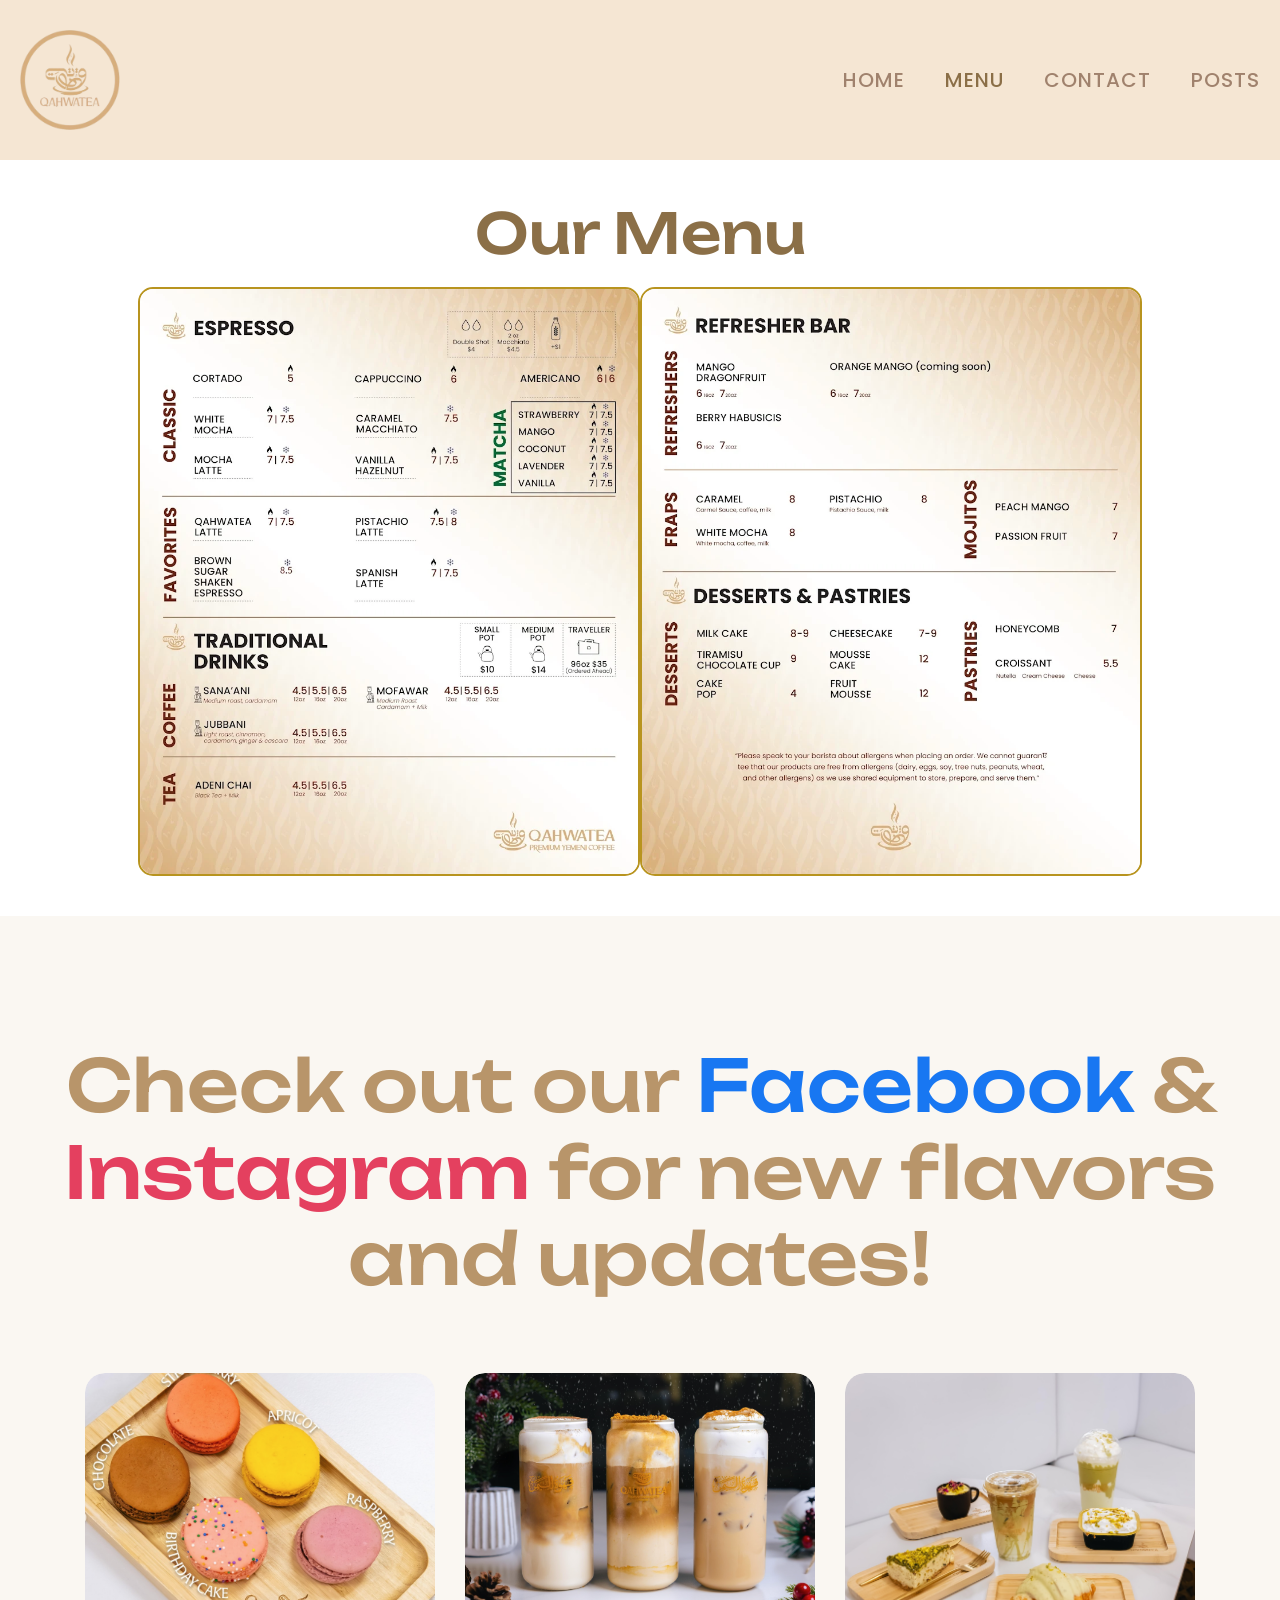
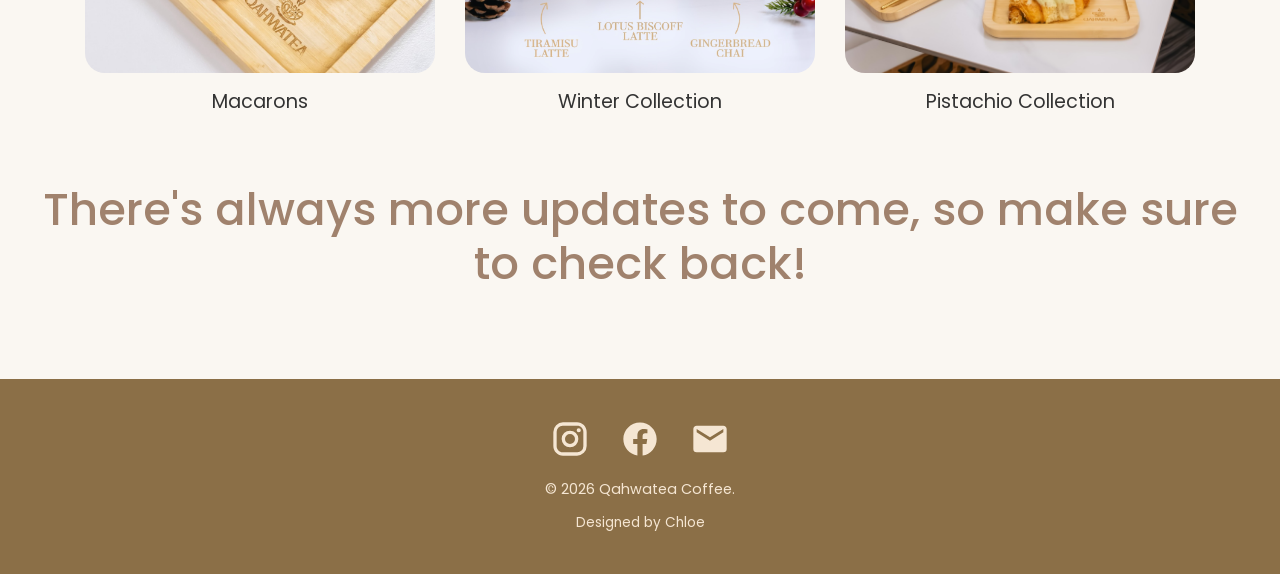
==== docs/pages/menu.html @ c2de3bd8 "finished menu page" ====
<!DOCTYPE html>
<html lang="en">

<head>
    <meta charset="UTF-8">
    <meta name="viewport" content="width=device-width, initial-scale=1.0">
    <meta http-equiv="X-UA-Compatible" content="ie=edge">
    <title>Menu</title>
    <meta name="description" content="qahwatea coffee menu">
    <link href="https://cdn.jsdelivr.net/npm/bootstrap@5.3.8/dist/css/bootstrap.min.css" rel="stylesheet"
        integrity="sha384-sRIl4kxILFvY47J16cr9ZwB07vP4J8+LH7qKQnuqkuIAvNWLzeN8tE5YBujZqJLB" crossorigin="anonymous">
    <link rel="stylesheet" href="../css/main.css">
    <link rel="icon" type="image/png" href="../img/coffee-logo-image.png">
    <link rel="preconnect" href="https://fonts.googleapis.com">
    <link rel="preconnect" href="https://fonts.gstatic.com" crossorigin>
    <link
        href="https://fonts.googleapis.com/css2?family=Poppins:ital,wght@0,100;0,200;0,300;0,400;0,500;0,600;0,700;0,800;0,900;1,100;1,200;1,300;1,400;1,500;1,600;1,700;1,800;1,900&family=Unbounded:wght@200..900&display=swap"
        rel="stylesheet">
</head>

<body>
    <header>
        <div class="header-container">
            <div class="header-content">
                <!-- LOGO -->
                <div class="site-logo"><a href="https://chloeschm.github.io/qahwatea-coffee/" class="custom-logo-link"
                        rel="home" aria-current="page"><img src="../img/coffee-logo-image.png" class="custom-logo"
                            alt="Qahwatea Coffee" decoding="async">
                    </a>
                </div>
                <!-- NAVIGATION MENU -->
                <nav class="navigation-content">
                    <ul class="main-navigation">
                        <li><a href="../index.html">Home</a></li>
                        <li><a href="menu.html" class="current">Menu</a></li>
                        <li><a href="contact.html">Contact</a></li>
                        <li><a href="posts.html">Posts</a></li>
                    </ul>
                </nav>
            </div>
        </div>
    </header>

    <!-- MAIN MENU -->
    <section class="main-menu">
        <h1 class="menu-title">Our Menu</h1>
        <div class="reg-menu">
            <img src="../img/menu-1.webp" alt="Menu Image 1" class="menu-image">
            <img src="../img/menu-2.webp" alt="Menu Image 2" class="menu-image">
        </div>
    </section>

    <!-- POSTS SECTION -->
    <section class="social-posts">
        <h2 class="check-out"><br>Check out our
            <a href="https://www.facebook.com/p/Qahwatea-Coffee-61575337266194/" class="neon-link" target="_blank"
                style="color: #1877F2;">
                Facebook
                <span class="underline"></span>
            </a>
            &
            <a href="https://www.instagram.com/qahwateacoffee/?hl=en" class="neon-link" target="_blank"
                style="color: #E4405F;">
                Instagram
                <span class="underline"></span>
            </a>
            for new flavors and updates!
        </h2>
        <br>
        <div class="posts-gallery">
            <div class="post-item">
                <img src="../img/post-3.png" alt="Post 3">
                <p class="post-caption">Macarons</p>
            </div>

            <div class="post-item">
                <img src="../img/post-2.png" alt="Post 2">
                <p class="post-caption">Winter Collection</p>
            </div>

            <div class="post-item">
                <img src="../img/post-1.jpg" alt="Post 1">
                <p class="post-caption">Pistachio Collection</p>
            </div>

            <h2 class="check-up">There's always more updates to come, so make sure to check back!</h2>

        </div>
    </section>

    <!-- FOOTER -->
    <footer class="main-footer">
        <div class="footer-content">
            <div class="social-icons-wrapper">
                <div class="social-icons">
                    <a title="Instagram" target="_blank" href="https://www.instagram.com/qahwateacoffee/?hl=en"
                        class="icon-link">
                        <svg viewBox="0 0 24 24" class="icon">
                            <path
                                d="M7.8,2H16.2C19.4,2 22,4.6 22,7.8V16.2A5.8,5.8 0 0,1 16.2,22H7.8C4.6,22 2,19.4 2,16.2V7.8A5.8,5.8 0 0,1 7.8,2M7.6,4A3.6,3.6 0 0,0 4,7.6V16.4C4,18.39 5.61,20 7.6,20H16.4A3.6,3.6 0 0,0 20,16.4V7.6C20,5.61 18.39,4 16.4,4H7.6M17.25,5.5A1.25,1.25 0 0,1 18.5,6.75A1.25,1.25 0 0,1 17.25,8A1.25,1.25 0 0,1 16,6.75A1.25,1.25 0 0,1 17.25,5.5M12,7A5,5 0 0,1 17,12A5,5 0 0,1 12,17A5,5 0 0,1 7,12A5,5 0 0,1 12,7M12,9A3,3 0 0,0 9,12A3,3 0 0,0 12,15A3,3 0 0,0 15,12A3,3 0 0,0 12,9Z" />
                        </svg>
                    </a>

                    <a title="Facebook" target="_blank"
                        href="https://www.facebook.com/p/Qahwatea-Coffee-61575337266194/" class="icon-link">
                        <svg viewBox="0 0 24 24" class="icon">
                            <path
                                d="M12 2.04C6.5 2.04 2 6.53 2 12.06C2 17.06 5.66 21.21 10.44 21.96V14.96H7.9V12.06H10.44V9.85C10.44 7.34 11.93 5.96 14.22 5.96C15.31 5.96 16.45 6.15 16.45 6.15V8.62H15.19C13.95 8.62 13.56 9.39 13.56 10.18V12.06H16.34L15.89 14.96H13.56V21.96A10 10 0 0 0 22 12.06C22 6.53 17.5 2.04 12 2.04Z" />
                        </svg>
                    </a>

                    <a title="Email" target="_blank" href="mailto:qahwateacoffee@gmail.com" class="icon-link">
                        <svg viewBox="0 0 24 24" class="icon">
                            <path
                                d="M20,8L12,13L4,8V6L12,11L20,6M20,4H4C2.89,4 2,4.89 2,6V18A2,2 0 0,0 4,20H20A2,2 0 0,0 22,18V6C22,4.89 21.1,4 20,4Z" />
                        </svg>
                    </a>
                </div>
            </div>
            <p class="copyright">&copy; 2026 Qahwatea Coffee.</p>
            <a href="https://chloeschm.github.io/portfolio-website/" class="developer-link">Designed by Chloe</a>
        </div>
    </footer>
</body>
</html>
---- docs/css/main.css ----
.header-container {
    background-color: #F5E6D3;
}

/* LOGO STYLES */
.header-content {
    display: flex;
    justify-content: space-between;
    align-items: center;
    padding: 30px 0;
}

.site-logo {
    margin-left: 20px; 
}

.site-logo img {
    width: 100px;
    height: auto;
}


/* NAV BAR STYLES */
.navigation-content {
    margin-right: 20px;
}

.main-navigation {
    display: flex;
    list-style: none;
    gap: 40px; 
    margin: 0;
    padding: 0;
}

.main-navigation a {
    text-decoration: none;
    color: #A0826D; 
    font-weight: 500;
    font-size: 20px;
    font-family: 'Poppins', sans-serif;
    text-transform: uppercase;
    letter-spacing: 1px;
}

.main-navigation a:hover,
.main-navigation a.current {
    color: #8B6F47; 
}

/* TITLE BANNER STYLES */
.image-banner {
    display: flex;
    width: 100%;
    gap: 0; 
    max-height: 70vh;
}

.banner-image {
    flex: 1; 
    overflow: hidden;
}

.banner-image img {
    width: 100%;
    height: 100%;
    object-fit: cover;
    display: block;
}

.image-banner {
    display: flex;
    width: 100%;
    gap: 0;
    max-height: 70vh;
    position: relative;
}

.banner-image {
    flex: 1;
    overflow: hidden;
}

.banner-image img {
    width: 100%;
    height: 100%;
    object-fit: cover;
    display: block;
}

.banner-overlay {
    position: absolute;
    top: 0;
    left: 0;
    width: 100%;
    height: 100%;
    background: rgba(0, 0, 0, 0.4);
    display: flex;
    flex-direction: column;
    justify-content: center;
    align-items: center;
}

.banner-text {
    text-align: center;
    color: #F5E6D3;
}

.banner-text h1 {
    font-size: 10rem;
    font-weight: 700;
    margin: 0;
    margin-bottom: 15px;
    text-shadow: 2px 2px 8px rgba(0, 0, 0, 0.7); 
    font-family: 'Unbounded', sans-serif, cursive;
}

.banner-text .slogan {
    font-size: 1.5rem;
    font-family: 'Poppins', sans-serif;
    font-weight: 400;
    margin: 0;
    text-shadow: 2px 2px 6px rgba(0, 0, 0, 0.7);
}

.photo-credit {
    position: absolute;
    bottom: 10px;
    right: 15px;
    font-size: 0.7rem; 
    color: white;
    margin: 0;
    opacity: 0.8;
    font-family: 'Poppins', sans-serif;
}


/* HOURS SECTION STYLES */
.hours-block {
    display: flex;
    gap: 100px;
    padding: 100px 60px 100px 100px; 
    align-items: center;
    background-color: white;
}

.hours-content {
    flex: 1;
    display: flex;
    flex-direction: column;
}

.visit-text {
    font-size: 1.4rem;
    font-family: 'Poppins', sans-serif;
    color: #888;
    margin: 0 0 5px 0;
    font-weight: 400;
    text-transform: uppercase;
    letter-spacing: 2px;
}

.address {
    font-size: 2.3rem;
    font-family: 'Poppins', sans-serif;
    color: #8B6F47;
    margin: 0 0 25px 0;
    font-weight: 600;
    line-height: 1.2;
}

.hours-content h2 {
    font-size: 7.3rem;
    margin-bottom: 20px;
    color: #8B6F47;
    font-weight: 700;
    font-family: 'Unbounded', sans-serif, cursive;
}

.hours-list {
    list-style: none;
    padding: 0;
    margin: 0;
}

.hours-list li {
    display: flex;
    justify-content: flex-start;
    gap: 20px;
    padding: 10px 0;
    font-size: 1.8rem;
    font-family: 'Unbounded', sans-serif, cursive;
}

.day {
    font-weight: 600;
    color: #8B6F47;
    min-width: 180px;
    font-family: 'Unbounded', sans-serif, cursive;
}

.time {
    color: #999;
    font-weight: 400;
    font-family: 'Poppins', sans-serif;
}

.hours-image {
    flex: 1;
    margin-right: 40px; 
    overflow: hidden;
    max-width: 650px;
}

.hours-image img {
    width: 100%;
    height: auto;
    object-fit: cover;
    display: block;
    border-radius: 25px;
}

/* FEATURED STYLES */
.features-block {
    padding: 100px 80px;
    background-color: #fff;
}

.features-content {
    max-width: 1200px;
    margin: 0 auto;
    text-align: center;
}

.featured-text {
    font-size: 3.5rem;
    color: #8B6F47;
    font-weight: 700;
    margin-bottom: 60px;
    font-family: 'Unbounded', sans-serif;
}

.features-gallery {
    display: grid;
    grid-template-columns: repeat(4, 1fr); 
    gap: 40px;
    margin-bottom: 60px;
}

.featured-item {
    position: relative;
    overflow: hidden;
    border-radius: 20px;
    transition: all 0.3s ease;
}

.featured-item:hover {
    outline: 3px solid #D4AF37; 
    transform: translateY(-5px);
}

.featured-item img {
    width: 100%;
    height: 300px;
    object-fit: cover;
    display: block;
    border-radius: 20px;
}

.feature-caption {
    position: absolute;
    bottom: 0;
    left: 0;
    right: 0;
    background-color: rgba(0, 0, 0, 0.8);
    color: white;
    padding: 15px;
    font-size: 1.2rem;
    font-weight: 600;
    margin: 0;
    transform: translateY(100%); 
    transition: transform 0.3s ease;
    font-family: 'Poppins', sans-serif;
}

.featured-item:hover .feature-caption {
    transform: translateY(0); 
}

.photo-credit-feat {
    position: absolute;
    top: 10px;
    right: 15px;
    font-size: 0.65rem;
    color: white;
    margin: 0;
    opacity: 0.9;
    text-shadow: 1px 1px 3px rgba(0, 0, 0, 0.8);
    z-index: 10;
}

.menu-button {
    margin-top: 40px;
}

.menu-button button {
    background-color: #D4AF37; 
    color: white;
    border: none;
    padding: 18px 50px;
    font-size: 1.2rem;
    font-weight: 600;
    border-radius: 8px;
    cursor: pointer;
    letter-spacing: 2px;
    transition: background-color 0.3s ease;
    font-family: 'Poppins', sans-serif;
}

.menu-button button:hover {
    background-color: #B8941F; 
}

/* CLOSER BLOCK */
.closer-block {
    display: flex;
    justify-content: space-between; 
    padding: 100px 60px;
    background-color: #F5E6D3;
}

/* CONTACT FORM STYLES */
.question-form {
    flex: 1; 
    display: flex;
    justify-content: flex-start;
}

.contact-form {
    width: 600px;
}

.form-title {
    font-size: 3.5rem;
    color: #8B6F47;
    font-weight: 700;
    margin-bottom: 15px;
    font-family: 'Unbounded', sans-serif;
    line-height: 1.2;
}

.form-subtitle {
    font-size: 1.8rem;
    color: #A0826D;
    font-weight: 500;
    margin-bottom: 20px;
    font-family: 'Poppins', sans-serif;
}

.invite-subtitle {
    font-size: 1.5rem;
    color: #6B5644;
    font-weight: 400;
    margin-bottom: 30px;
    font-family: 'Poppins', sans-serif;
}

.form-control {
    margin-bottom: 25px;
    background-color: transparent;
    border: none;
}

.form-control label {
    display: block;
    font-size: 1.1rem;
    color: #6B5644;
    font-weight: 600;
    margin-bottom: 8px;
    font-family: 'Poppins', sans-serif;
    background-color: transparent;
}

.form-control input,
.form-control textarea {
    width: 100%;
    padding: 15px;
    font-size: 1rem;
    border: 2px solid #8B6F47;
    border-radius: 8px;
    font-family: 'Poppins', sans-serif;
    transition: border-color 0.3s ease;
    background-color: transparent;
}

.form-control input:focus,
.form-control textarea:focus {
    outline: none;
    border-color: #D4AF37;
}

.form-control textarea {
    resize: vertical;
}

.form-control button {
    background-color: #D4AF37;
    color: white;
    border: none;
    padding: 18px 50px;
    font-size: 1.2rem;
    font-weight: 600;
    border-radius: 8px;
    cursor: pointer;
    letter-spacing: 2px;
    transition: background-color 0.3s ease;
    font-family: 'Poppins', sans-serif;
}

.form-control button:hover {
    background-color: #B8941F;
}

/* CLOSER CONTENT */
.closer-content {
    flex: 1;
    display: flex;
    flex-direction: column;
    justify-content: flex-start;
    align-items: center;
    text-align: center;
}

.sign-off {
    font-size: 3.5rem;
    color: #8B6F47;
    font-weight: 700;
    margin-bottom: 60px;
    font-family: 'Unbounded', sans-serif;
    line-height: 1.2;
    max-width: 650px;
}

.info-icons {
    display: grid;
    grid-template-columns: repeat(2, 1fr);
    row-gap: 60px;
    column-gap: 120px; 
}

.icon-item {
    display: flex;
    flex-direction: column;
    align-items: center;
    text-align: center;
}

.icon-item img {
    width: 80px;
    height: 80px;
    margin-bottom: 20px;
    object-fit: contain;
}

.icon-item p {
    font-size: 1.2rem;
    color: #6B5644;
    font-weight: 500;
    margin: 0;
    font-family: 'Poppins', sans-serif;
    line-height: 1.5;
}

/* FOOTER STYLES */
.main-footer {
    background-color: #8B6F47; 
    padding: 40px 60px;
}

.footer-content {
    max-width: 1200px;
    margin: 0 auto;
    text-align: center;
}

.social-icons {
    display: flex;
    justify-content: center;
    gap: 30px;
    margin-bottom: 20px;
}

.icon-link {
    display: block;
    width: 40px;
    height: 40px;
    transition: transform 0.3s ease;
}

.icon-link:hover {
    transform: scale(1.1);
}

.icon {
    width: 100%;
    height: 100%;
    fill: #F5E6D3; 
}

.icon-link:hover .icon {
    fill: #D4AF37;
}

.copyright {
    color: #F5E6D3;
    font-size: 0.9rem;
    margin: 20px 0 10px 0;
    font-family: 'Poppins', sans-serif;
}

.developer-link {
    color: #F5E6D3;
    font-size: 0.85rem;
    text-decoration: none;
    font-family: 'Poppins', sans-serif;
    transition: color 0.3s ease;
}

.developer-link:hover {
    color: #D4AF37; 
}

/* MENU PAGE STYLES */
.main-menu {
    text-align: center;
    padding: 40px 20px;
}

.menu-title {
    color: #8B6F47;
    font-family: 'Unbounded', sans-serif, cursive;
    font-size: 3.5rem;
    margin-bottom: 20px;
}

.reg-menu {
    display: flex;
    justify-content: center;
    max-width: 90%; 
    margin: 0 auto;
}

.menu-image {
    width: 45%;
    height: auto;
    object-fit: cover;
    border: 2px solid #B8941F;
    border-radius: 15px;
    display: block; 
    overflow: hidden; 
}

.social-posts {
    background-color: #FAF7F2;
    padding: 40px 20px;
    text-align: center;
}

.check-out {
    color: #b8956a; 
    font-family: 'Unbounded', sans-serif, cursive;
    font-size: 4.5rem;
}

.neon-link {
    text-decoration: none;
    position: relative;
    transition: color 0.2s ease-in-out;
}

.neon-link .underline {
    position: absolute;
    left: 0;
    bottom: -2px;
    height: 4px;
    width: 100%;
    background-color: #949494;
    transform: scaleX(0);
    transform-origin: left;
    transition: transform 0.2s ease-in-out, background-color 0.2s ease-in-out;
}

.neon-link:hover {
    color: #D4AF37;
}

.neon-link:hover .underline {
    background-color: #D4AF37;
    transform: scaleX(1);
}

.posts-gallery {
    display: flex;
    justify-content: center;
    gap: 30px;
    flex-wrap: wrap;
    margin: 40px 0;
}

.post-item {
    width: 350px;
    text-align: center;
    position: relative;
    overflow: hidden;
    border-radius: 20px;
    transition: all 0.3s ease;
}

.post-item:hover {
    outline: 3px solid #D4AF37; 
    transform: translateY(-5px);
}

.post-item img {
    width: 100%;
    height: 300px;
    object-fit: cover;
    display: block;
    border-radius: 20px;
}

.post-caption {
    margin-top: 15px;
    font-size: 1.2rem;
    color: #333;
    font-family: 'Poppins', sans-serif;
}

.check-up {
    font-size: 2.8rem;
    color: #A0826D;
    font-weight: 500;
    margin-top: 20px;
    font-family: 'Poppins', sans-serif;
}
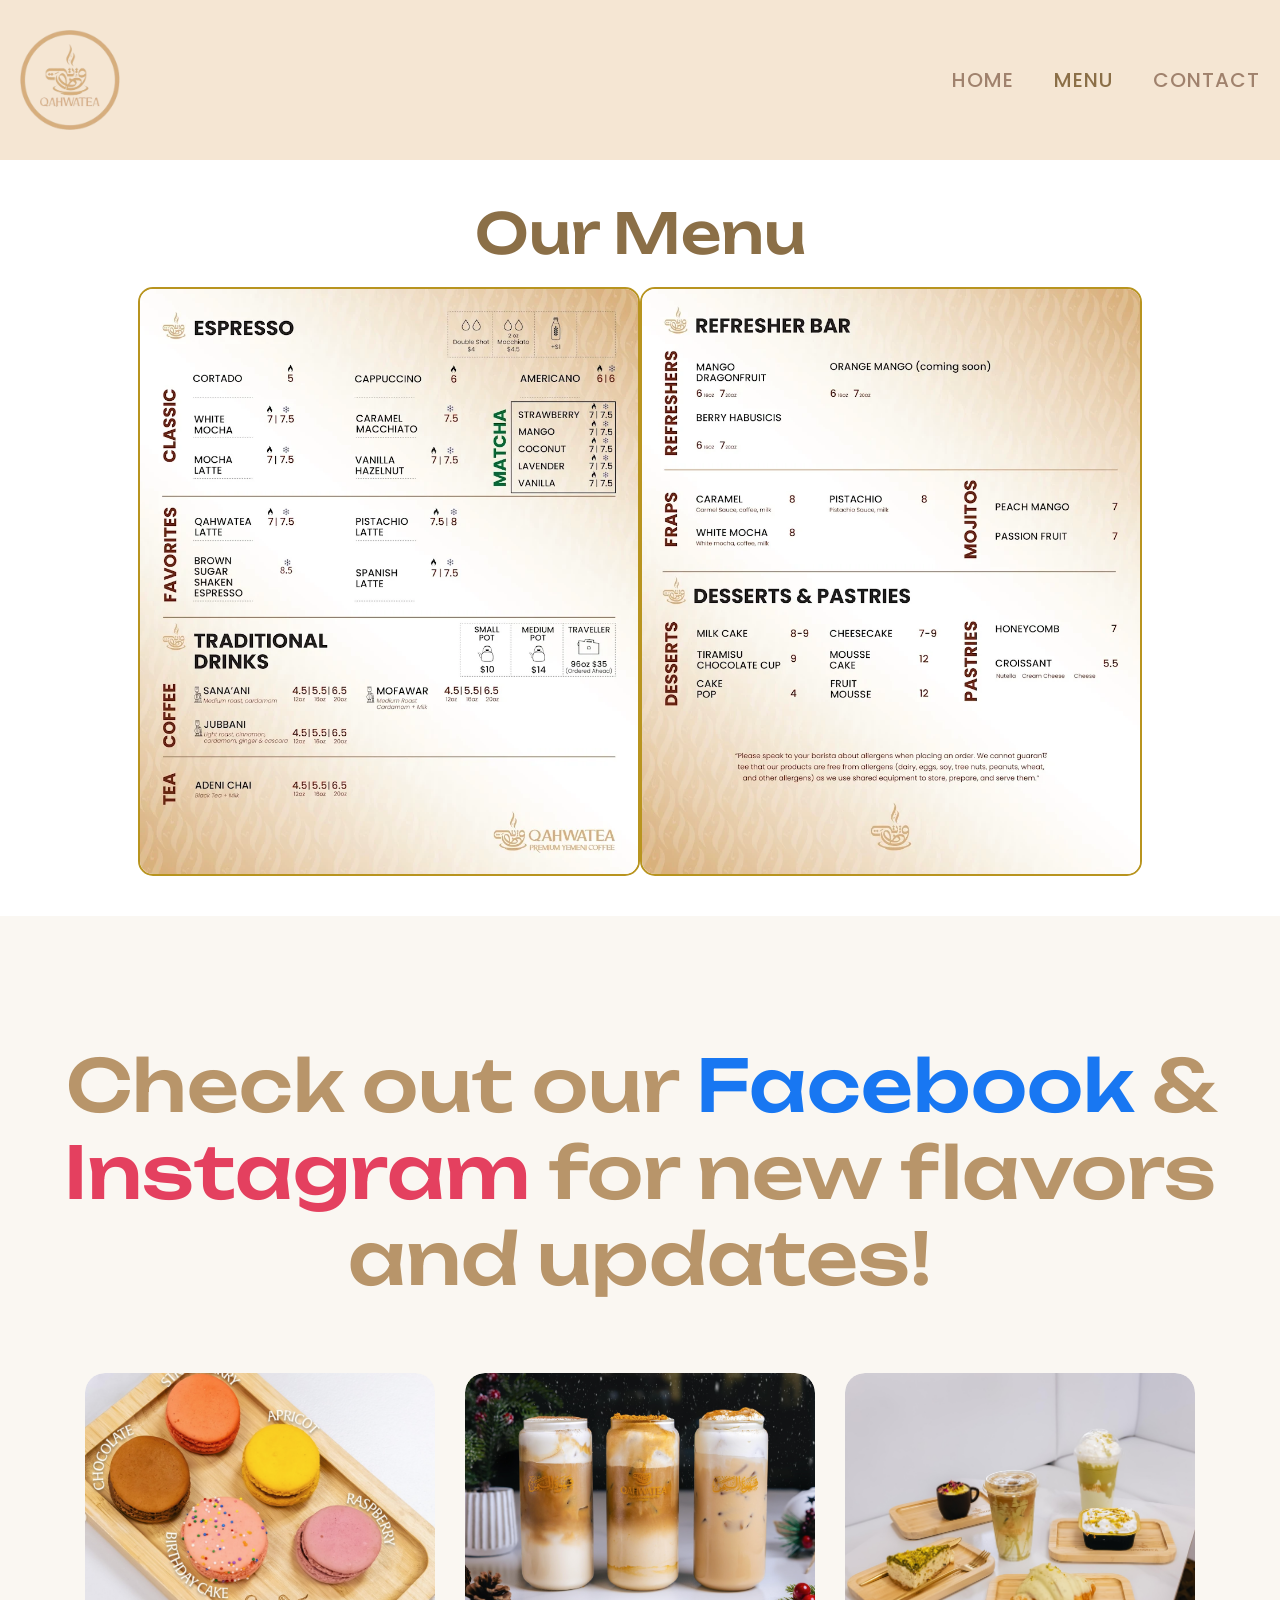
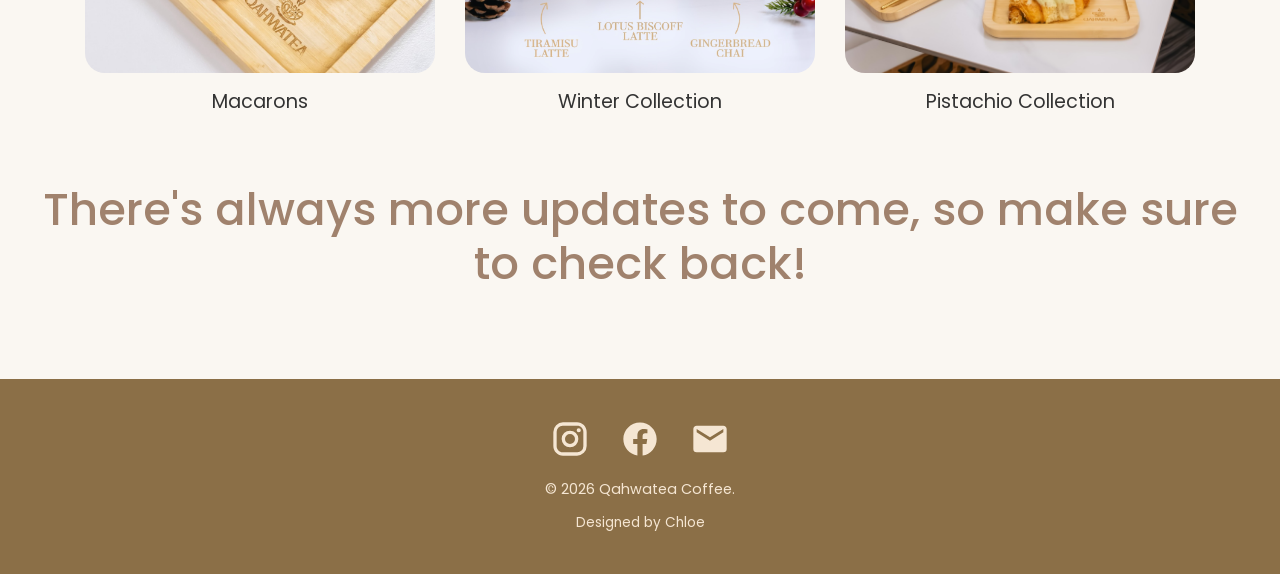
==== commit 1e625ade: "finished contact page" ====
--- a/docs/pages/menu.html
+++ b/docs/pages/menu.html
@@ -34,7 +34,6 @@
                         <li><a href="../index.html">Home</a></li>
                         <li><a href="menu.html" class="current">Menu</a></li>
                         <li><a href="contact.html">Contact</a></li>
-                        <li><a href="posts.html">Posts</a></li>
                     </ul>
                 </nav>
             </div>
--- a/docs/css/main.css
+++ b/docs/css/main.css
@@ -642,4 +642,225 @@
     font-weight: 500;
     margin-top: 20px;
     font-family: 'Poppins', sans-serif;
+}
+
+
+/* CONTACT PAGE STYLES */
+.contact-section {
+    padding: 60px 20px;
+    max-width: 1200px;
+    margin: 0 auto;
+}
+
+.contact-title {
+    color: #8B6F47;
+    font-family: 'Unbounded', sans-serif;
+    font-size: 4rem;
+    text-align: center;
+    margin-bottom: 15px;
+}
+
+.contact-subtitle {
+    text-align: center;
+    font-size: 1.3rem;
+    color: #b8956a;
+    margin-bottom: 50px;
+}
+
+.contact-container {
+    display: flex;
+    flex-direction: column;
+    gap: 50px;
+}
+
+.contact-cards {
+    display: grid;
+    grid-template-columns: repeat(3, 1fr);
+    gap: 30px;
+    max-width: 1000px;
+    margin: 0 auto;
+}
+
+.contact-card {
+    background: white;
+    padding: 40px 30px;
+    border-radius: 20px;
+    border: 2px solid #B8941F;
+    text-align: center;
+    width: 300px;
+    transition: all 0.3s ease;
+}
+
+.contact-card:hover {
+    transform: translateY(-5px);
+    box-shadow: 0 10px 25px rgba(184, 148, 31, 0.2);
+}
+
+.card-icon {
+    font-size: 3rem;
+    margin-bottom: 20px;
+}
+
+.contact-card h3 {
+    color: #8B6F47;
+    font-size: 1.5rem;
+    margin-bottom: 10px;
+}
+
+.contact-card p {
+    color: #666;
+    font-size: 1rem;
+    line-height: 1.6;
+}
+
+.hours-section {
+    background: white;
+    padding: 40px;
+    border-radius: 20px;
+    border: 2px solid #B8941F;
+    max-width: 700px;
+    margin: 0 auto;
+}
+
+.hours-section h2 {
+    color: #8B6F47;
+    font-size: 2rem;
+    text-align: center;
+    margin-bottom: 30px;
+}
+
+.hours-grid {
+    display: flex;
+    flex-direction: column;
+    gap: 15px;
+}
+
+.hours-row {
+    display: flex;
+    justify-content: space-between;
+    padding: 15px 20px;
+    background: #FAF7F2;
+    border-radius: 10px;
+}
+
+.day {
+    font-weight: 600;
+    color: #8B6F47;
+}
+
+.time {
+    color: #666;
+}
+
+.social-section {
+    text-align: center;
+    padding: 40px;
+    background: white;
+    border-radius: 20px;
+    border: 2px solid #B8941F;
+}
+
+.social-section h2 {
+    color: #8B6F47;
+    font-size: 2rem;
+    margin-bottom: 15px;
+}
+
+.social-section p {
+    color: #666;
+    font-size: 1.1rem;
+    margin-bottom: 30px;
+}
+
+.social-links {
+    display: flex;
+    justify-content: center;
+    gap: 40px;
+    flex-wrap: wrap;
+}
+
+.social-link {
+    text-decoration: none;
+    position: relative;
+    font-size: 1.3rem;
+    font-weight: 600;
+    transition: all 0.3s ease;
+}
+
+.social-link.facebook {
+    color: #1877F2;
+}
+
+.social-link.instagram {
+    color: #E4405F;
+}
+
+.social-link .underline {
+    position: absolute;
+    left: 0;
+    bottom: -5px;
+    height: 4px;
+    width: 100%;
+    transform: scaleX(0);
+    transform-origin: left;
+    transition: transform 0.2s ease-in-out, background-color 0.2s ease-in-out;
+}
+
+.social-link.facebook .underline {
+    background-color: #1877F2;
+}
+
+.social-link.instagram .underline {
+    background-color: #E4405F;
+}
+
+.social-link:hover .underline {
+    transform: scaleX(1);
+}
+
+.social-link:hover {
+    color: #D4AF37;
+}
+
+.cta-section {
+    text-align: center;
+    padding: 50px 40px;
+    background: linear-gradient(135deg, #B8941F, #D4AF37);
+    border-radius: 20px;
+    color: white;
+}
+
+.cta-section h2 {
+    font-size: 2.5rem;
+    margin-bottom: 15px;
+}
+
+.cta-section p {
+    font-size: 1.2rem;
+    opacity: 0.95;
+}
+
+@media (max-width: 768px) {
+    .contact-title {
+        font-size: 2.5rem;
+    }
+
+    .contact-subtitle {
+        font-size: 1rem;
+    }
+
+    .form-row {
+        flex-direction: column;
+    }
+
+    .hours-row {
+        flex-direction: column;
+        text-align: center;
+        gap: 5px;
+    }
+
+    .social-links {
+        flex-direction: column;
+        gap: 20px;
+    }
 }
